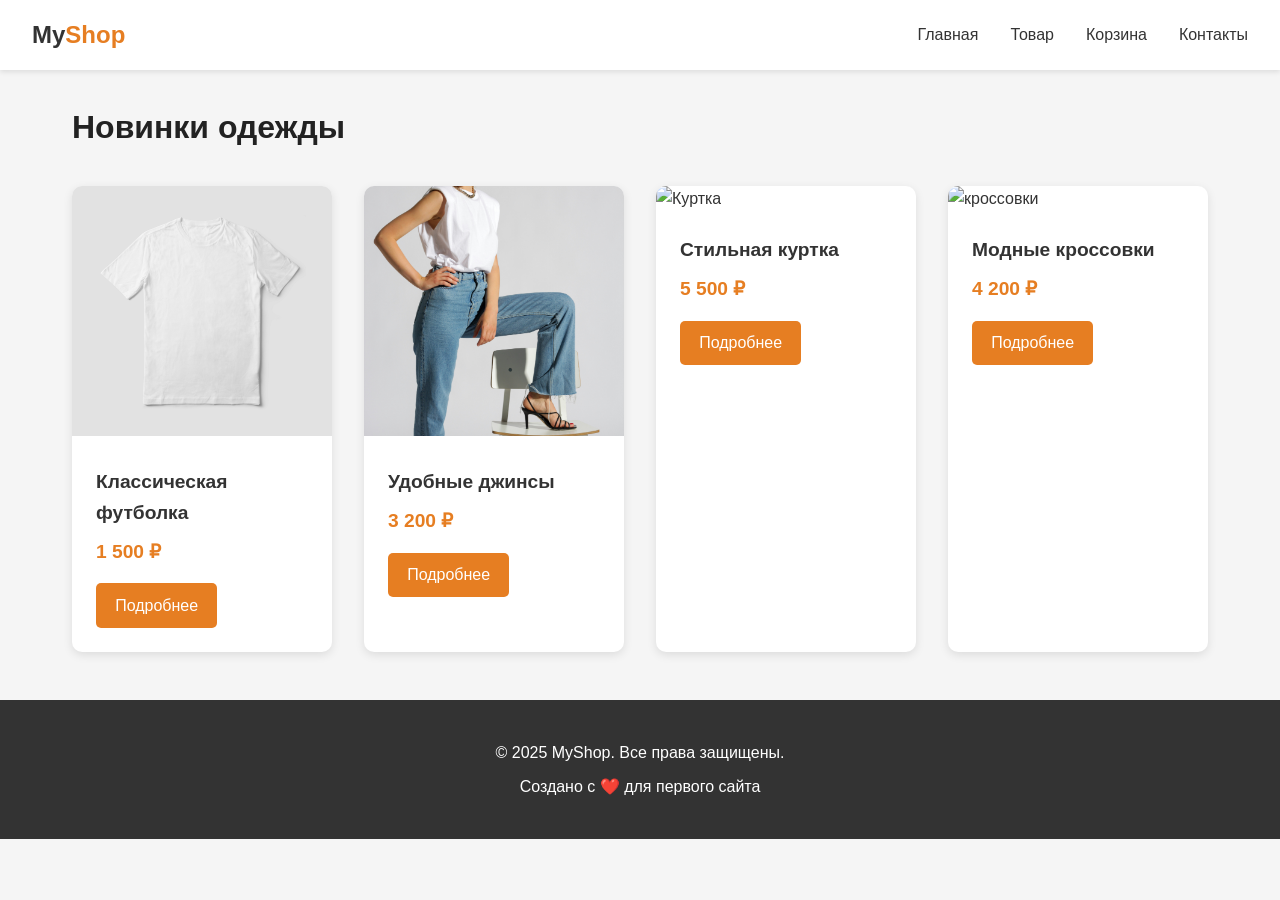
==== index.html @ 941056f8 "Добавил файлы сайта" ====
<!DOCTYPE html>
<html lang="ru">
<head>
    <meta charset="UTF-8">
    <meta name="viewport" content="width=device-width, initial-scale=1.0">
    <title>Мой магазин одежды</title>
    <link rel="stylesheet" href="style.css">
    <!-- Font Awesome для иконок (опционально) -->
    <link rel="stylesheet" href="https://cdnjs.cloudflare.com/ajax/libs/font-awesome/6.0.0-beta3/css/all.min.css">
</head>
<body>
    <header>
        <a href="index.html" class="logo">My<span>Shop</span></a>
        <ul class="nav-links">
            <li><a href="index.html">Главная</a></li>
            <li><a href="product.html">Товар</a></li>
            <li><a href="cart.html">Корзина</a></li>
            <li><a href="contact.html">Контакты</a></li>
        </ul>
    </header>

    <div class="container">
        <h1>Новинки одежды</h1>
        <div class="product-grid">
            <!-- Карточка товара 1 -->
            <div class="product-card">
                <img src="images/tshirt.jpg" alt="Футболка">
                <div class="product-info">
                    <h3>Классическая футболка</h3>
                    <p class="price">1 500 ₽</p>
                    <a href="product.html" class="btn">Подробнее</a>
                </div>
            </div>
            <!-- Карточка товара 2 -->
            <div class="product-card">
                <img src="images/jeans.jpg" alt="Джинсы">
                <div class="product-info">
                    <h3>Удобные джинсы</h3>
                    <p class="price">3 200 ₽</p>
                    <a href="product.html" class="btn">Подробнее</a>
                </div>
            </div>
            <!-- Карточка товара 3 -->
            <div class="product-card">
                <img src="images/jacket.jpg" alt="Куртка">
                <div class="product-info">
                    <h3>Стильная куртка</h3>
                    <p class="price">5 500 ₽</p>
                    <a href="product.html" class="btn">Подробнее</a>
                </div>
            </div>
            <!-- Карточка товара 4 -->
            <div class="product-card">
                <img src="images/shoe.jpg" alt="кроссовки">
                <div class="product-info">
                    <h3>Модные кроссовки</h3>
                    <p class="price">4 200 ₽</p>
                    <a href="product.html" class="btn">Подробнее</a>
                </div>
            </div>
        </div>
    </div>

    <footer>
        <p>© 2025 MyShop. Все права защищены.</p>
        <p>Создано с ❤️ для первого сайта</p>
    </footer>
</body>
</html>
---- style.css ----
/* style.css */

* {
    margin: 0;
    padding: 0;
    box-sizing: border-box;
    font-family: 'Segoe UI', Tahoma, Geneva, Verdana, sans-serif;
}

body {
    background-color: #f5f5f5;
    color: #333;
    line-height: 1.6;
}

/* Шапка сайта */
header {
    background-color: #fff;
    box-shadow: 0 2px 5px rgba(0,0,0,0.1);
    padding: 1rem 2rem;
    display: flex;
    justify-content: space-between;
    align-items: center;
    flex-wrap: wrap;
}

.logo {
    font-size: 1.5rem;
    font-weight: bold;
    color: #333;
    text-decoration: none;
}

.logo span {
    color: #e67e22;
}

.nav-links {
    list-style: none;
    display: flex;
    gap: 2rem;
}

.nav-links a {
    text-decoration: none;
    color: #333;
    font-weight: 500;
    transition: color 0.3s;
}

.nav-links a:hover {
    color: #e67e22;
}

/* Основной контент */
.container {
    max-width: 1200px;
    margin: 2rem auto;
    padding: 0 2rem;
}

/* Заголовки */
h1 {
    font-size: 2rem;
    margin-bottom: 1.5rem;
    color: #222;
}

h2 {
    font-size: 1.5rem;
    margin-bottom: 1rem;
    color: #444;
}

/* Карточки товаров (сетка) */
.product-grid {
    display: grid;
    grid-template-columns: repeat(auto-fit, minmax(250px, 1fr));
    gap: 2rem;
    margin-top: 2rem;
}

.product-card {
    background: #fff;
    border-radius: 10px;
    overflow: hidden;
    box-shadow: 0 3px 10px rgba(0,0,0,0.1);
    transition: transform 0.3s, box-shadow 0.3s;
}

.product-card:hover {
    transform: translateY(-5px);
    box-shadow: 0 5px 20px rgba(0,0,0,0.15);
}

.product-card img {
    width: 100%;
    height: 250px;
    object-fit: cover;
}

.product-info {
    padding: 1.5rem;
}

.product-info h3 {
    font-size: 1.2rem;
    margin-bottom: 0.5rem;
}

.price {
    font-weight: bold;
    color: #e67e22;
    font-size: 1.2rem;
    margin-bottom: 1rem;
}

.btn {
    display: inline-block;
    background-color: #e67e22;
    color: #fff;
    padding: 0.6rem 1.2rem;
    border-radius: 5px;
    text-decoration: none;
    border: none;
    cursor: pointer;
    font-size: 1rem;
    transition: background-color 0.3s;
}

.btn:hover {
    background-color: #cf711f;
}

.btn-outline {
    background-color: transparent;
    border: 2px solid #e67e22;
    color: #e67e22;
}

.btn-outline:hover {
    background-color: #e67e22;
    color: #fff;
}

/* Детальная страница товара */
.product-detail {
    display: grid;
    grid-template-columns: 1fr 1fr;
    gap: 3rem;
    background: #fff;
    border-radius: 10px;
    padding: 2rem;
    box-shadow: 0 3px 10px rgba(0,0,0,0.1);
}

.product-detail img {
    width: 100%;
    border-radius: 10px;
}

.detail-info h1 {
    margin-bottom: 1rem;
}

.detail-price {
    font-size: 2rem;
    color: #e67e22;
    margin: 1rem 0;
}

.detail-description {
    margin: 1.5rem 0;
    color: #666;
}

/* Корзина */
.cart-items {
    background: #fff;
    border-radius: 10px;
    padding: 1.5rem;
    box-shadow: 0 3px 10px rgba(0,0,0,0.1);
}

.cart-item {
    display: grid;
    grid-template-columns: 80px 1fr auto auto;
    gap: 1rem;
    align-items: center;
    padding: 1rem 0;
    border-bottom: 1px solid #eee;
}

.cart-item img {
    width: 80px;
    height: 80px;
    object-fit: cover;
    border-radius: 5px;
}

.cart-total {
    text-align: right;
    margin-top: 2rem;
    font-size: 1.5rem;
}

/* Контакты */
.contact-info {
    background: #fff;
    border-radius: 10px;
    padding: 2rem;
    box-shadow: 0 3px 10px rgba(0,0,0,0.1);
}

.contact-info p {
    margin: 1rem 0;
    font-size: 1.1rem;
}

/* Подвал */
footer {
    background-color: #333;
    color: #fff;
    text-align: center;
    padding: 2rem;
    margin-top: 3rem;
}

footer p {
    margin: 0.5rem 0;
}

/* Адаптивность */
@media (max-width: 768px) {
    header {
        flex-direction: column;
        gap: 1rem;
    }
    .nav-links {
        flex-wrap: wrap;
        justify-content: center;
    }
    .product-detail {
        grid-template-columns: 1fr;
        gap: 1.5rem;
    }
    .cart-item {
        grid-template-columns: 80px 1fr;
        grid-template-rows: auto auto;
        gap: 0.5rem;
    }
    .cart-item .btn {
        grid-column: span 2;
        justify-self: start;
    }
}
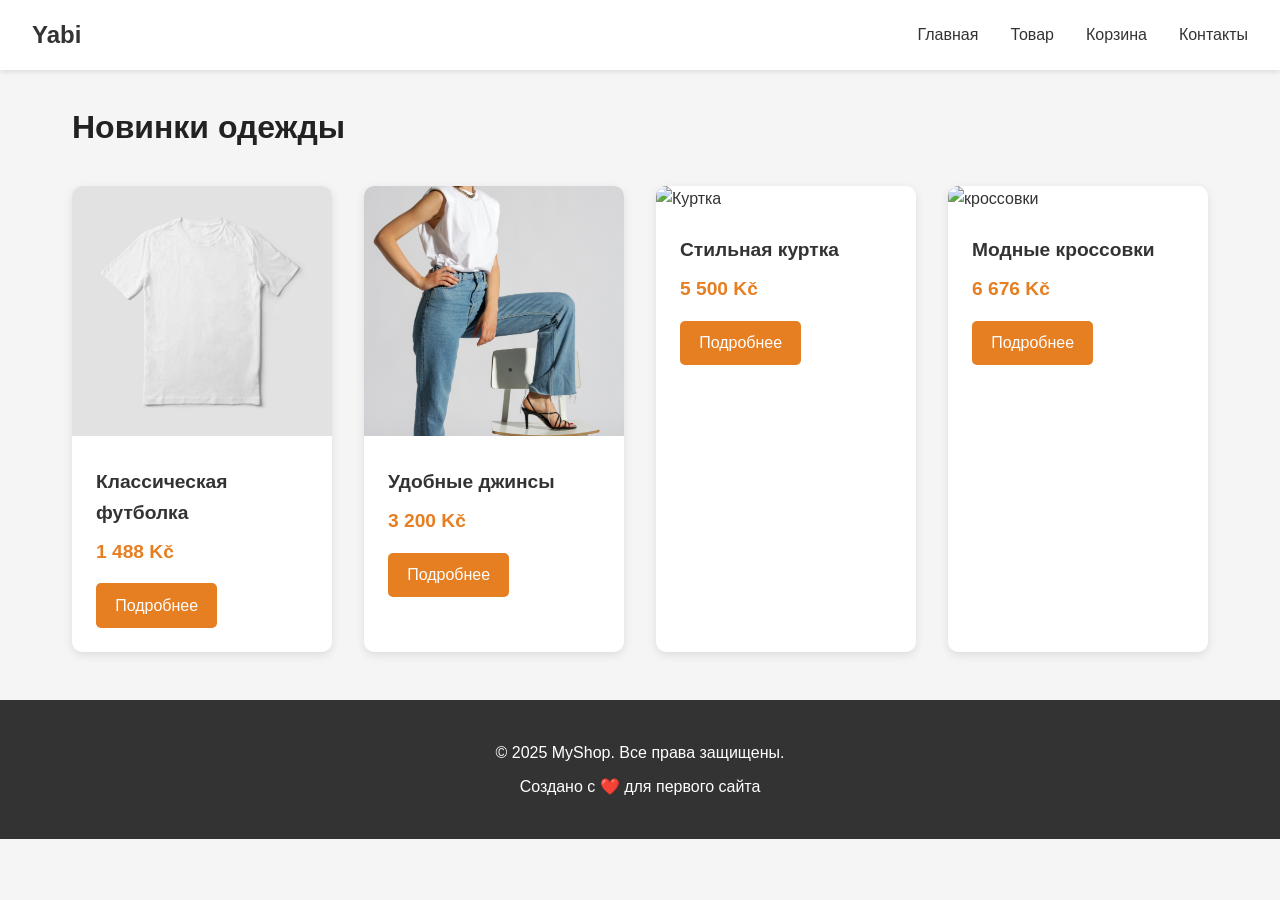
==== commit de97811d: "Поменял цены и названия сайта" ====
--- a/index.html
+++ b/index.html
@@ -3,14 +3,15 @@
 <head>
     <meta charset="UTF-8">
     <meta name="viewport" content="width=device-width, initial-scale=1.0">
-    <title>Мой магазин одежды</title>
+    <title>Yabi
+    </title>
     <link rel="stylesheet" href="style.css">
     <!-- Font Awesome для иконок (опционально) -->
     <link rel="stylesheet" href="https://cdnjs.cloudflare.com/ajax/libs/font-awesome/6.0.0-beta3/css/all.min.css">
 </head>
 <body>
     <header>
-        <a href="index.html" class="logo">My<span>Shop</span></a>
+        <a href="index.html" class="logo">Yabi<span><a></a>
         <ul class="nav-links">
             <li><a href="index.html">Главная</a></li>
             <li><a href="product.html">Товар</a></li>
@@ -27,7 +28,7 @@
                 <img src="images/tshirt.jpg" alt="Футболка">
                 <div class="product-info">
                     <h3>Классическая футболка</h3>
-                    <p class="price">1 500 ₽</p>
+                    <p class="price">1 488 Kč</p>
                     <a href="product.html" class="btn">Подробнее</a>
                 </div>
             </div>
@@ -36,7 +37,7 @@
                 <img src="images/jeans.jpg" alt="Джинсы">
                 <div class="product-info">
                     <h3>Удобные джинсы</h3>
-                    <p class="price">3 200 ₽</p>
+                    <p class="price">3 200 Kč</p>
                     <a href="product.html" class="btn">Подробнее</a>
                 </div>
             </div>
@@ -45,7 +46,7 @@
                 <img src="images/jacket.jpg" alt="Куртка">
                 <div class="product-info">
                     <h3>Стильная куртка</h3>
-                    <p class="price">5 500 ₽</p>
+                    <p class="price">5 500 Kč</p>
                     <a href="product.html" class="btn">Подробнее</a>
                 </div>
             </div>
@@ -54,7 +55,7 @@
                 <img src="images/shoe.jpg" alt="кроссовки">
                 <div class="product-info">
                     <h3>Модные кроссовки</h3>
-                    <p class="price">4 200 ₽</p>
+                    <p class="price">6 676 Kč</p>
                     <a href="product.html" class="btn">Подробнее</a>
                 </div>
             </div>
@@ -66,4 +67,4 @@
         <p>Создано с ❤️ для первого сайта</p>
     </footer>
 </body>
-</html>+</html>
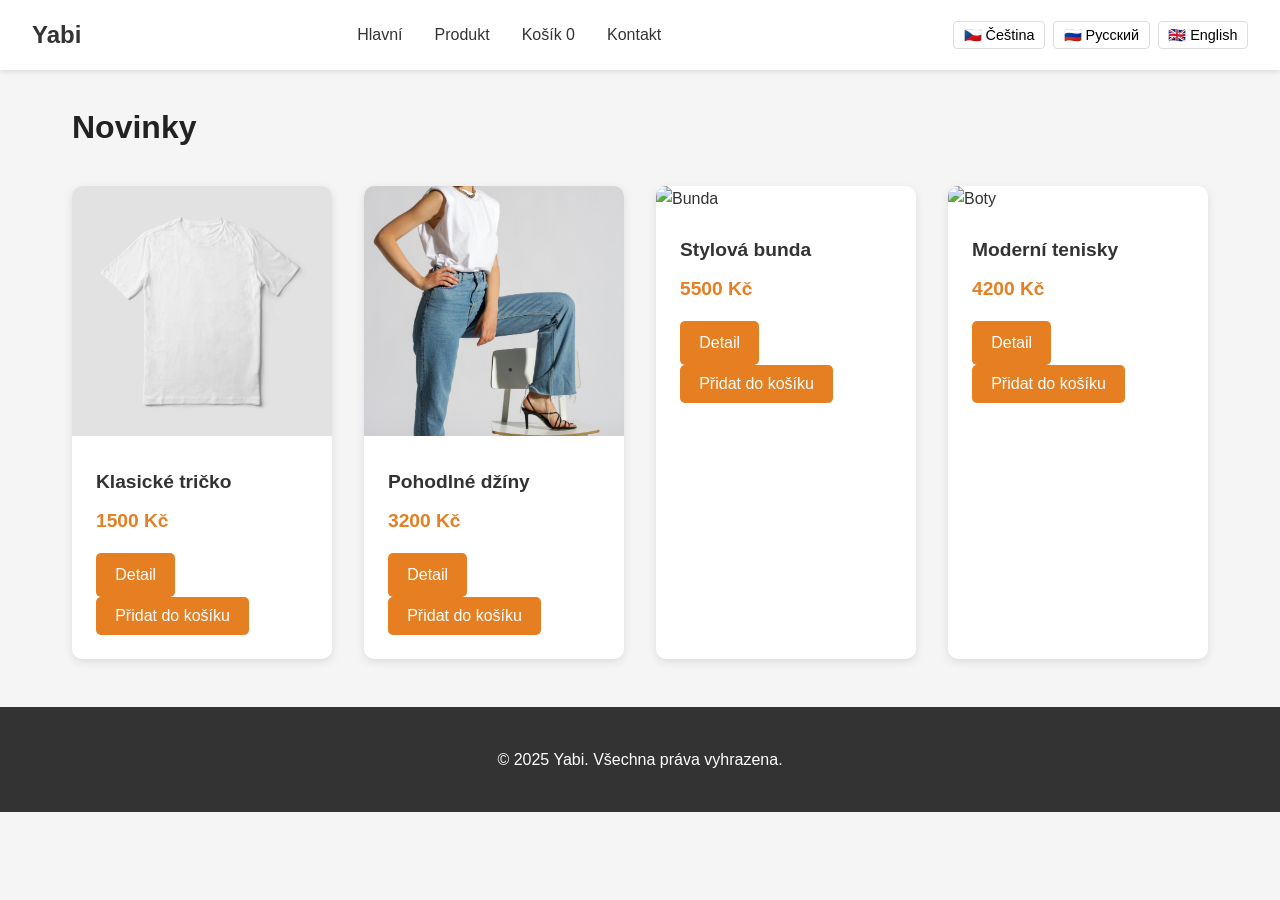
==== commit c5498b4e: "Полное обновление сайта Полное обновление сайта: добавлены переводы, корзина, QR-код" ====
--- a/index.html
+++ b/index.html
@@ -1,70 +1,74 @@
 <!DOCTYPE html>
-<html lang="ru">
+<html lang="cs">
 <head>
     <meta charset="UTF-8">
     <meta name="viewport" content="width=device-width, initial-scale=1.0">
-    <title>Yabi
-    </title>
+    <title>Yabi - oblečení</title>
     <link rel="stylesheet" href="style.css">
-    <!-- Font Awesome для иконок (опционально) -->
     <link rel="stylesheet" href="https://cdnjs.cloudflare.com/ajax/libs/font-awesome/6.0.0-beta3/css/all.min.css">
 </head>
 <body>
     <header>
-        <a href="index.html" class="logo">Yabi<span><a></a>
+        <a href="index.html" class="logo">Yabi</a>
         <ul class="nav-links">
-            <li><a href="index.html">Главная</a></li>
-            <li><a href="product.html">Товар</a></li>
-            <li><a href="cart.html">Корзина</a></li>
-            <li><a href="contact.html">Контакты</a></li>
+            <li><a href="index.html"><span data-i18n="nav_home">Hlavní</span></a></li>
+            <li><a href="product.html"><span data-i18n="nav_product">Produkt</span></a></li>
+            <li><a href="cart.html"><span data-i18n="nav_cart">Košík</span> <span class="cart-count">0</span></a></li>
+            <li><a href="contact.html"><span data-i18n="nav_contact">Kontakt</span></a></li>
         </ul>
     </header>
 
     <div class="container">
-        <h1>Новинки одежды</h1>
+        <h1 data-i18n="new_arrivals">Novinky</h1>
         <div class="product-grid">
             <!-- Карточка товара 1 -->
             <div class="product-card">
-                <img src="images/tshirt.jpg" alt="Футболка">
+                <img src="images/tshirt.jpg" alt="Tričko">
                 <div class="product-info">
-                    <h3>Классическая футболка</h3>
-                    <p class="price">1 488 Kč</p>
-                    <a href="product.html" class="btn">Подробнее</a>
+                    <h3>Klasické tričko</h3>
+                    <p class="price" data-i18n="price" data-i18n-params='{"price":1500}'>1500 Kč</p>
+                    <a href="product.html" class="btn" data-i18n="product_detail">Detail</a>
+                    <button class="btn add-to-cart" data-i18n="add_to_cart">Přidat do košíku</button>
                 </div>
             </div>
             <!-- Карточка товара 2 -->
             <div class="product-card">
-                <img src="images/jeans.jpg" alt="Джинсы">
+                <img src="images/jeans.jpg" alt="Džíny">
                 <div class="product-info">
-                    <h3>Удобные джинсы</h3>
-                    <p class="price">3 200 Kč</p>
-                    <a href="product.html" class="btn">Подробнее</a>
+                    <h3>Pohodlné džíny</h3>
+                    <p class="price" data-i18n="price" data-i18n-params='{"price":3200}'>3200 Kč</p>
+                    <a href="product.html" class="btn" data-i18n="product_detail">Detail</a>
+                    <button class="btn add-to-cart" data-i18n="add_to_cart">Přidat do košíku</button>
                 </div>
             </div>
             <!-- Карточка товара 3 -->
             <div class="product-card">
-                <img src="images/jacket.jpg" alt="Куртка">
+                <img src="images/jacket.jpg" alt="Bunda">
                 <div class="product-info">
-                    <h3>Стильная куртка</h3>
-                    <p class="price">5 500 Kč</p>
-                    <a href="product.html" class="btn">Подробнее</a>
+                    <h3>Stylová bunda</h3>
+                    <p class="price" data-i18n="price" data-i18n-params='{"price":5500}'>5500 Kč</p>
+                    <a href="product.html" class="btn" data-i18n="product_detail">Detail</a>
+                    <button class="btn add-to-cart" data-i18n="add_to_cart">Přidat do košíku</button>
                 </div>
             </div>
             <!-- Карточка товара 4 -->
             <div class="product-card">
-                <img src="images/shoe.jpg" alt="кроссовки">
+                <img src="images/sneakers.jpg" alt="Boty">
                 <div class="product-info">
-                    <h3>Модные кроссовки</h3>
-                    <p class="price">6 676 Kč</p>
-                    <a href="product.html" class="btn">Подробнее</a>
+                    <h3>Moderní tenisky</h3>
+                    <p class="price" data-i18n="price" data-i18n-params='{"price":4200}'>4200 Kč</p>
+                    <a href="product.html" class="btn" data-i18n="product_detail">Detail</a>
+                    <button class="btn add-to-cart" data-i18n="add_to_cart">Přidat do košíku</button>
                 </div>
             </div>
         </div>
     </div>
 
     <footer>
-        <p>© 2025 MyShop. Все права защищены.</p>
-        <p>Создано с ❤️ для первого сайта</p>
+        <p>© 2025 Yabi. Všechna práva vyhrazena.</p>
     </footer>
+
+    <script src="script.js"></script>
+    <script src="i18n.js"></script>
 </body>
-</html>
+</html>
--- a/style.css
+++ b/style.css
@@ -253,4 +253,24 @@
         grid-column: span 2;
         justify-self: start;
     }
+}
+
+/* Переключатель языков */
+.lang-switcher {
+    display: flex;
+    gap: 0.5rem;
+    margin-left: 1rem;
+}
+.lang-btn {
+    background: none;
+    border: 1px solid #ddd;
+    border-radius: 4px;
+    padding: 0.3rem 0.6rem;
+    cursor: pointer;
+    font-size: 0.9rem;
+}
+.lang-btn:hover {
+    background-color: #e67e22;
+    color: white;
+    border-color: #e67e22;
 }
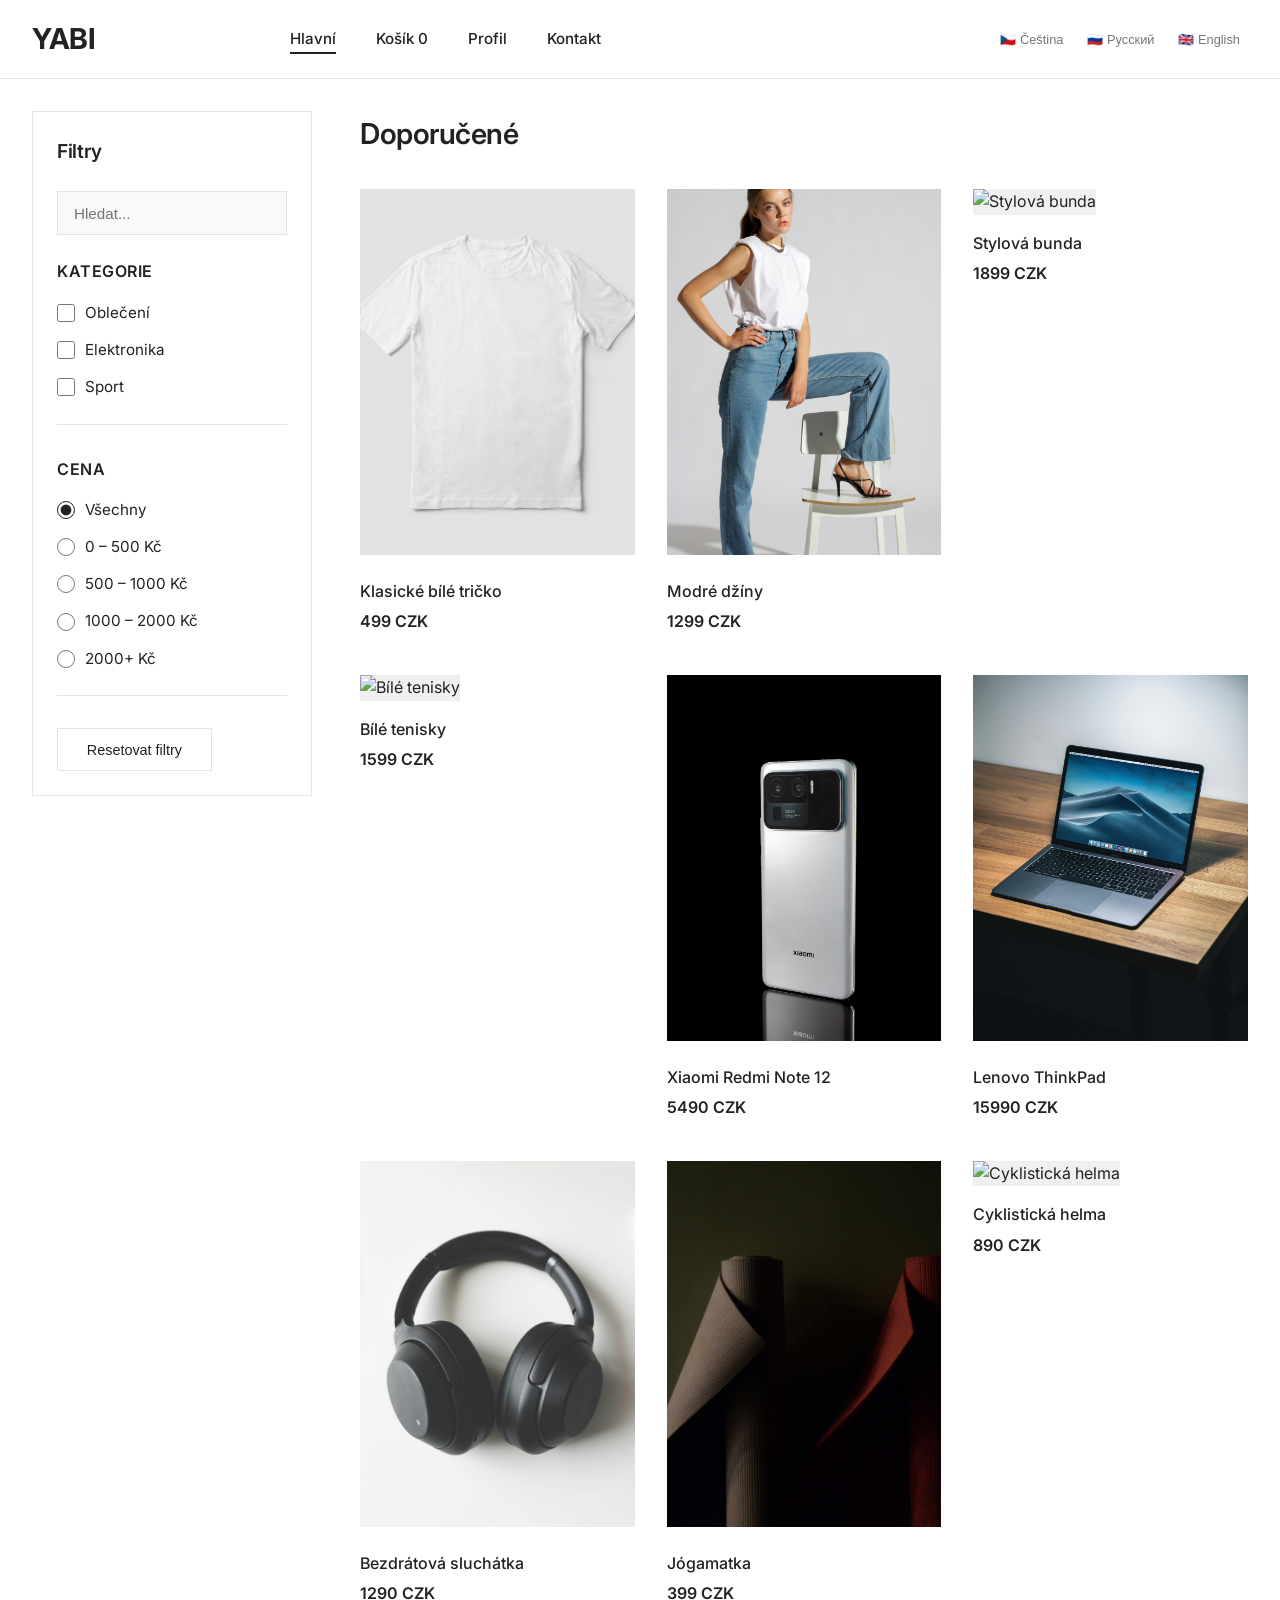
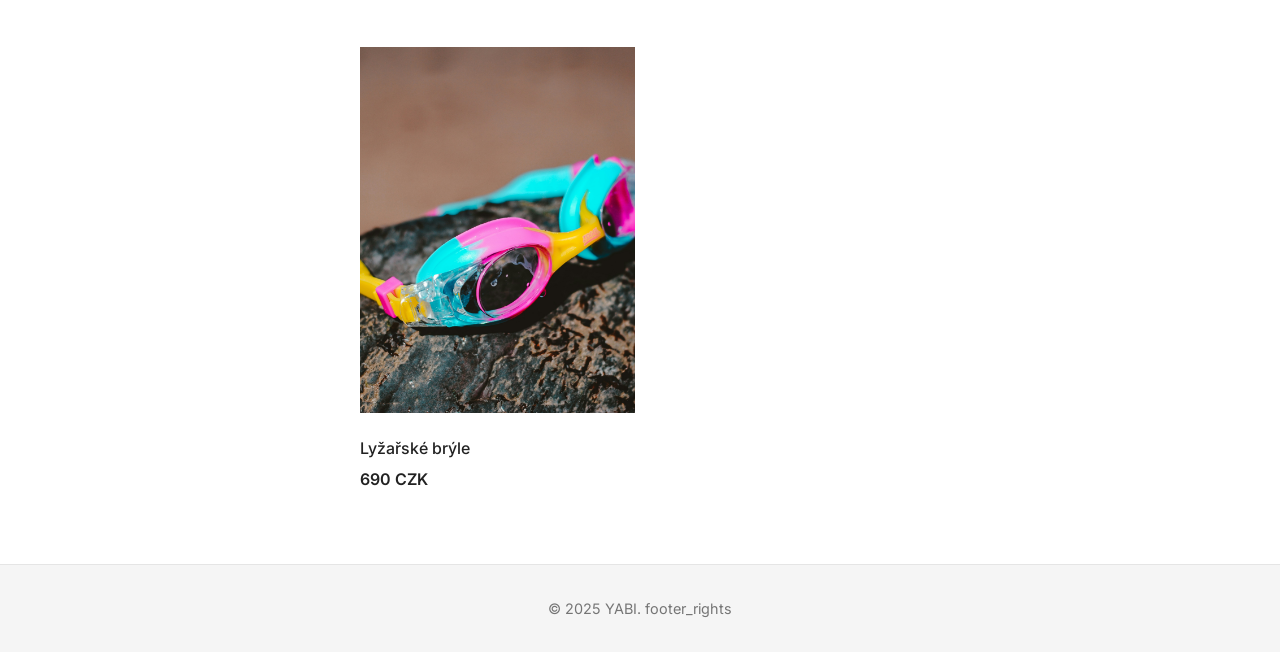
==== commit 7d6a86fa: "Обновил сайт и стиль Полное обновдение всего" ====
--- a/index.html
+++ b/index.html
@@ -3,72 +3,180 @@
 <head>
     <meta charset="UTF-8">
     <meta name="viewport" content="width=device-width, initial-scale=1.0">
-    <title>Yabi - oblečení</title>
+    <title>Yabi – móda a elektronika</title>
     <link rel="stylesheet" href="style.css">
     <link rel="stylesheet" href="https://cdnjs.cloudflare.com/ajax/libs/font-awesome/6.0.0-beta3/css/all.min.css">
+    <link rel="preconnect" href="https://fonts.googleapis.com">
+    <link rel="preconnect" href="https://fonts.gstatic.com" crossorigin>
+    <link href="https://fonts.googleapis.com/css2?family=Inter:opsz@14..32&display=swap" rel="stylesheet">
 </head>
 <body>
     <header>
-        <a href="index.html" class="logo">Yabi</a>
+        <div class="header-left">
+            <a href="index.html" class="logo">YABI</a>
+        </div>
         <ul class="nav-links">
-            <li><a href="index.html"><span data-i18n="nav_home">Hlavní</span></a></li>
-            <li><a href="product.html"><span data-i18n="nav_product">Produkt</span></a></li>
+            <li><a href="index.html" class="active"><span data-i18n="nav_home">Hlavní</span></a></li>
             <li><a href="cart.html"><span data-i18n="nav_cart">Košík</span> <span class="cart-count">0</span></a></li>
+            <li><a href="profile.html"><span data-i18n="nav_profile">Profil</span></a></li>
             <li><a href="contact.html"><span data-i18n="nav_contact">Kontakt</span></a></li>
         </ul>
+        <div class="header-right">
+            <!-- переключатель языков будет вставлен сюда скриптом -->
+        </div>
     </header>
 
-    <div class="container">
-        <h1 data-i18n="new_arrivals">Novinky</h1>
-        <div class="product-grid">
-            <!-- Карточка товара 1 -->
-            <div class="product-card">
-                <img src="images/tshirt.jpg" alt="Tričko">
-                <div class="product-info">
-                    <h3>Klasické tričko</h3>
-                    <p class="price" data-i18n="price" data-i18n-params='{"price":1500}'>1500 Kč</p>
-                    <a href="product.html" class="btn" data-i18n="product_detail">Detail</a>
-                    <button class="btn add-to-cart" data-i18n="add_to_cart">Přidat do košíku</button>
+    <main class="container">
+        <div class="catalog-layout">
+            <!-- Фильтры (сайдбар) -->
+            <aside class="filters">
+                <h3 data-i18n="filters">Filtry</h3>
+                <input type="text" id="search-input" class="search-box" placeholder="🔍 Hledat..." data-i18n-placeholder="search">
+
+                <div class="filter-section">
+                    <h4 data-i18n="categories">Kategorie</h4>
+                    <div class="filter-options" id="category-filters"></div>
                 </div>
-            </div>
-            <!-- Карточка товара 2 -->
-            <div class="product-card">
-                <img src="images/jeans.jpg" alt="Džíny">
-                <div class="product-info">
-                    <h3>Pohodlné džíny</h3>
-                    <p class="price" data-i18n="price" data-i18n-params='{"price":3200}'>3200 Kč</p>
-                    <a href="product.html" class="btn" data-i18n="product_detail">Detail</a>
-                    <button class="btn add-to-cart" data-i18n="add_to_cart">Přidat do košíku</button>
+
+                <div class="filter-section">
+                    <h4 data-i18n="price_range">Cena</h4>
+                    <div class="filter-options">
+                        <label><input type="radio" name="price" value="all" checked> <span data-i18n="all_prices">Všechny</span></label>
+                        <label><input type="radio" name="price" value="0-500"> 0 – 500 Kč</label>
+                        <label><input type="radio" name="price" value="500-1000"> 500 – 1000 Kč</label>
+                        <label><input type="radio" name="price" value="1000-2000"> 1000 – 2000 Kč</label>
+                        <label><input type="radio" name="price" value="2000+"> 2000+ Kč</label>
+                    </div>
                 </div>
-            </div>
-            <!-- Карточка товара 3 -->
-            <div class="product-card">
-                <img src="images/jacket.jpg" alt="Bunda">
-                <div class="product-info">
-                    <h3>Stylová bunda</h3>
-                    <p class="price" data-i18n="price" data-i18n-params='{"price":5500}'>5500 Kč</p>
-                    <a href="product.html" class="btn" data-i18n="product_detail">Detail</a>
-                    <button class="btn add-to-cart" data-i18n="add_to_cart">Přidat do košíku</button>
+
+                <button id="reset-filters" class="btn btn-outline" data-i18n="reset_filters">Resetovat filtry</button>
+            </aside>
+
+            <!-- Сетка товаров -->
+            <section class="product-section">
+                <h1 data-i18n="new_arrivals">Doporučené</h1>
+                <div class="product-grid" id="product-grid">
+                    <!-- товары грузятся динамически -->
                 </div>
-            </div>
-            <!-- Карточка товара 4 -->
-            <div class="product-card">
-                <img src="images/sneakers.jpg" alt="Boty">
-                <div class="product-info">
-                    <h3>Moderní tenisky</h3>
-                    <p class="price" data-i18n="price" data-i18n-params='{"price":4200}'>4200 Kč</p>
-                    <a href="product.html" class="btn" data-i18n="product_detail">Detail</a>
-                    <button class="btn add-to-cart" data-i18n="add_to_cart">Přidat do košíku</button>
-                </div>
-            </div>
+            </section>
         </div>
-    </div>
+    </main>
 
     <footer>
-        <p>© 2025 Yabi. Všechna práva vyhrazena.</p>
+        <p>© 2025 YABI. <span data-i18n="footer_rights">Všechna práva vyhrazena.</span></p>
     </footer>
 
     <script src="script.js"></script>
     <script src="i18n.js"></script>
+    <script>
+        let allProducts = [];
+        let categories = [];
+
+        // Загрузка данных из products.json
+        fetch('products.json')
+            .then(res => res.json())
+            .then(data => {
+                categories = data.categories;
+                allProducts = data.products;
+                renderCategories();
+                renderProducts(allProducts);
+            });
+
+        function renderCategories() {
+            const container = document.getElementById('category-filters');
+            categories.forEach(cat => {
+                const label = document.createElement('label');
+                label.innerHTML = `<input type="checkbox" class="category-filter" value="${cat.id}"> ${cat[`name_${currentLanguage}`]}`;
+                container.appendChild(label);
+            });
+            document.querySelectorAll('.category-filter').forEach(cb => cb.addEventListener('change', filterProducts));
+        }
+
+        function renderProducts(products) {
+            const grid = document.getElementById('product-grid');
+            if (products.length === 0) {
+                grid.innerHTML = `<p data-i18n="no_products">Žádné produkty nenalezeny.</p>`;
+                return;
+            }
+            let html = '';
+            products.forEach(p => {
+                const name = p[`name_${currentLanguage}`] || p.name_cs;
+                const priceFormatted = formatPrice(p.price_czk);
+                html += `
+                    <div class="product-card" data-id="${p.id}">
+                        <a href="product.html?id=${p.id}" class="product-link">
+                            <img src="${p.image}" alt="${name}" loading="lazy">
+                            <div class="product-info">
+                                <h3>${name}</h3>
+                                <p class="price">${priceFormatted}</p>
+                            </div>
+                        </a>
+                        <button class="btn-add-cart" data-id="${p.id}" title="Přidat do košíku">
+                            <i class="fas fa-shopping-bag"></i>
+                        </button>
+                    </div>
+                `;
+            });
+            grid.innerHTML = html;
+
+            // Обработчики кнопок "добавить в корзину"
+            document.querySelectorAll('.btn-add-cart').forEach(btn => {
+                btn.addEventListener('click', (e) => {
+                    e.preventDefault();
+                    const productId = btn.dataset.id;
+                    const product = allProducts.find(p => p.id === productId);
+                    if (product) {
+                        addToCart({
+                            id: product.id,
+                            name: product[`name_${currentLanguage}`] || product.name_cs,
+                            price: product.price_czk,
+                            image: product.image,
+                            quantity: 1
+                        });
+                    }
+                });
+            });
+        }
+
+        function filterProducts() {
+            const searchTerm = document.getElementById('search-input').value.toLowerCase();
+            const selectedCats = Array.from(document.querySelectorAll('.category-filter:checked')).map(cb => cb.value);
+            const priceRange = document.querySelector('input[name="price"]:checked')?.value || 'all';
+
+            let filtered = allProducts;
+
+            if (searchTerm) {
+                filtered = filtered.filter(p => {
+                    const name = p[`name_${currentLanguage}`] || p.name_cs;
+                    return name.toLowerCase().includes(searchTerm);
+                });
+            }
+
+            if (selectedCats.length) {
+                filtered = filtered.filter(p => selectedCats.includes(p.category));
+            }
+
+            if (priceRange !== 'all') {
+                if (priceRange.endsWith('+')) {
+                    const min = parseInt(priceRange);
+                    filtered = filtered.filter(p => p.price_czk >= min);
+                } else {
+                    const [min, max] = priceRange.split('-').map(Number);
+                    filtered = filtered.filter(p => p.price_czk >= min && p.price_czk <= max);
+                }
+            }
+
+            renderProducts(filtered);
+        }
+
+        document.getElementById('search-input').addEventListener('input', filterProducts);
+        document.querySelectorAll('input[name="price"]').forEach(r => r.addEventListener('change', filterProducts));
+        document.getElementById('reset-filters').addEventListener('click', () => {
+            document.getElementById('search-input').value = '';
+            document.querySelectorAll('.category-filter').forEach(cb => cb.checked = false);
+            document.querySelector('input[name="price"][value="all"]').checked = true;
+            filterProducts();
+        });
+    </script>
 </body>
 </html>
--- a/style.css
+++ b/style.css
@@ -4,273 +4,633 @@
     margin: 0;
     padding: 0;
     box-sizing: border-box;
-    font-family: 'Segoe UI', Tahoma, Geneva, Verdana, sans-serif;
+}
+
+:root {
+    --font-family: 'Inter', sans-serif;
+    --transition: all 0.2s ease;
+    /* Light theme */
+    --bg: #ffffff;
+    --text: #222222;
+    --header-bg: #ffffff;
+    --footer-bg: #f5f5f5;
+    --card-bg: #ffffff;
+    --border: #e5e5e5;
+    --primary: #000000;
+    --primary-hover: #333333;
+    --secondary: #757575;
+    --shadow: 0 2px 8px rgba(0,0,0,0.04);
+    --input-bg: #f9f9f9;
+}
+
+body.theme-dark {
+    --bg: #1a1a1a;
+    --text: #f0f0f0;
+    --header-bg: #2d2d2d;
+    --footer-bg: #2d2d2d;
+    --card-bg: #2d2d2d;
+    --border: #444;
+    --primary: #ffffff;
+    --primary-hover: #cccccc;
+    --secondary: #aaaaaa;
+    --shadow: 0 2px 8px rgba(0,0,0,0.2);
+    --input-bg: #3d3d3d;
 }
 
 body {
-    background-color: #f5f5f5;
-    color: #333;
+    font-family: var(--font-family);
+    background-color: var(--bg);
+    color: var(--text);
     line-height: 1.6;
-}
-
-/* Шапка сайта */
+    transition: background-color 0.3s, color 0.3s;
+}
+
+/* Header */
 header {
-    background-color: #fff;
-    box-shadow: 0 2px 5px rgba(0,0,0,0.1);
+    background-color: var(--header-bg);
+    border-bottom: 1px solid var(--border);
     padding: 1rem 2rem;
     display: flex;
     justify-content: space-between;
     align-items: center;
-    flex-wrap: wrap;
+    position: sticky;
+    top: 0;
+    z-index: 100;
 }
 
 .logo {
-    font-size: 1.5rem;
-    font-weight: bold;
-    color: #333;
+    font-size: 1.8rem;
+    font-weight: 700;
+    letter-spacing: -0.5px;
     text-decoration: none;
-}
-
-.logo span {
-    color: #e67e22;
+    color: var(--text);
 }
 
 .nav-links {
     list-style: none;
     display: flex;
-    gap: 2rem;
+    gap: 2.5rem;
 }
 
 .nav-links a {
     text-decoration: none;
-    color: #333;
+    color: var(--text);
     font-weight: 500;
-    transition: color 0.3s;
-}
-
+    font-size: 0.95rem;
+    transition: var(--transition);
+    padding-bottom: 4px;
+    border-bottom: 2px solid transparent;
+}
+
+.nav-links a.active,
 .nav-links a:hover {
-    color: #e67e22;
-}
-
-/* Основной контент */
+    border-bottom-color: var(--text);
+}
+
+.header-right {
+    display: flex;
+    gap: 1rem;
+}
+
+/* Container */
 .container {
-    max-width: 1200px;
+    max-width: 1400px;
     margin: 2rem auto;
     padding: 0 2rem;
 }
 
-/* Заголовки */
-h1 {
-    font-size: 2rem;
+/* Catalog layout */
+.catalog-layout {
+    display: grid;
+    grid-template-columns: 280px 1fr;
+    gap: 3rem;
+}
+
+/* Filters sidebar */
+.filters {
+    background: var(--card-bg);
+    border: 1px solid var(--border);
+    border-radius: 0;
+    padding: 1.5rem;
+    height: fit-content;
+    position: sticky;
+    top: 100px;
+}
+
+.filters h3 {
+    font-size: 1.2rem;
+    font-weight: 600;
     margin-bottom: 1.5rem;
-    color: #222;
-}
-
-h2 {
-    font-size: 1.5rem;
+    letter-spacing: -0.3px;
+}
+
+.filter-section {
+    margin-bottom: 2rem;
+    padding-bottom: 1.5rem;
+    border-bottom: 1px solid var(--border);
+}
+
+.filter-section h4 {
+    font-size: 1rem;
+    font-weight: 600;
     margin-bottom: 1rem;
-    color: #444;
-}
-
-/* Карточки товаров (сетка) */
+    text-transform: uppercase;
+    letter-spacing: 0.5px;
+}
+
+.filter-options {
+    display: flex;
+    flex-direction: column;
+    gap: 0.8rem;
+}
+
+.filter-options label {
+    display: flex;
+    align-items: center;
+    gap: 0.6rem;
+    font-size: 0.95rem;
+    cursor: pointer;
+}
+
+.filter-options input[type="checkbox"],
+.filter-options input[type="radio"] {
+    width: 18px;
+    height: 18px;
+    accent-color: var(--text);
+}
+
+.search-box {
+    width: 100%;
+    padding: 0.8rem 1rem;
+    border: 1px solid var(--border);
+    background: var(--input-bg);
+    color: var(--text);
+    font-size: 0.95rem;
+    margin-bottom: 1.5rem;
+}
+
+/* Product grid */
+.product-section h1 {
+    font-size: 1.8rem;
+    font-weight: 600;
+    margin-bottom: 2rem;
+    letter-spacing: -0.5px;
+}
+
 .product-grid {
     display: grid;
-    grid-template-columns: repeat(auto-fit, minmax(250px, 1fr));
+    grid-template-columns: repeat(auto-fill, minmax(220px, 1fr));
     gap: 2rem;
-    margin-top: 2rem;
 }
 
 .product-card {
-    background: #fff;
-    border-radius: 10px;
-    overflow: hidden;
-    box-shadow: 0 3px 10px rgba(0,0,0,0.1);
-    transition: transform 0.3s, box-shadow 0.3s;
+    position: relative;
+    background: var(--card-bg);
+    border: none;
+    transition: var(--transition);
 }
 
 .product-card:hover {
-    transform: translateY(-5px);
-    box-shadow: 0 5px 20px rgba(0,0,0,0.15);
+    transform: translateY(-4px);
+}
+
+.product-link {
+    text-decoration: none;
+    color: inherit;
+    display: block;
 }
 
 .product-card img {
     width: 100%;
-    height: 250px;
+    aspect-ratio: 3/4;
     object-fit: cover;
+    background: #f0f0f0;
 }
 
 .product-info {
+    padding: 1rem 0 0.5rem;
+}
+
+.product-info h3 {
+    font-size: 1rem;
+    font-weight: 500;
+    margin-bottom: 0.3rem;
+    color: var(--text);
+}
+
+.price {
+    font-size: 1rem;
+    font-weight: 600;
+    color: var(--text);
+}
+
+.btn-add-cart {
+    position: absolute;
+    bottom: 80px;
+    right: 10px;
+    background: var(--primary);
+    color: var(--bg);
+    border: none;
+    width: 40px;
+    height: 40px;
+    border-radius: 50%;
+    display: flex;
+    align-items: center;
+    justify-content: center;
+    cursor: pointer;
+    opacity: 0;
+    transition: var(--transition);
+    font-size: 1.1rem;
+}
+
+.product-card:hover .btn-add-cart {
+    opacity: 1;
+}
+
+.btn-add-cart:hover {
+    background: var(--primary-hover);
+    transform: scale(1.05);
+}
+
+/* Product detail page */
+.product-detail-page .product-detail {
+    display: grid;
+    grid-template-columns: 1fr 1fr;
+    gap: 4rem;
+    background: var(--card-bg);
+    padding: 2rem;
+}
+
+.product-gallery img {
+    width: 100%;
+    aspect-ratio: 3/4;
+    object-fit: cover;
+}
+
+.product-info-detail h1 {
+    font-size: 2rem;
+    font-weight: 600;
+    margin-bottom: 1rem;
+    letter-spacing: -0.5px;
+}
+
+.detail-price {
+    font-size: 1.8rem;
+    font-weight: 600;
+    margin: 1.5rem 0;
+    color: var(--text);
+}
+
+.detail-description {
+    color: var(--secondary);
+    margin-bottom: 2rem;
+    line-height: 1.8;
+}
+
+.btn-large {
+    padding: 1rem 2.5rem;
+    font-size: 1rem;
+}
+
+/* Cart */
+.cart-items {
+    background: var(--card-bg);
+    border: 1px solid var(--border);
     padding: 1.5rem;
 }
 
-.product-info h3 {
-    font-size: 1.2rem;
-    margin-bottom: 0.5rem;
-}
-
-.price {
-    font-weight: bold;
-    color: #e67e22;
-    font-size: 1.2rem;
-    margin-bottom: 1rem;
-}
-
-.btn {
+.cart-item {
+    display: grid;
+    grid-template-columns: 100px 1fr auto auto auto;
+    gap: 1.5rem;
+    align-items: center;
+    padding: 1.5rem 0;
+    border-bottom: 1px solid var(--border);
+}
+
+.cart-item img {
+    width: 100px;
+    height: 120px;
+    object-fit: cover;
+}
+
+.cart-footer {
+    margin-top: 2rem;
+    display: flex;
+    justify-content: space-between;
+    align-items: center;
+}
+
+.cart-total {
+    font-size: 1.3rem;
+    font-weight: 600;
+}
+
+/* Checkout steps */
+.checkout-steps {
+    display: flex;
+    justify-content: space-between;
+    margin-bottom: 2rem;
+    padding: 1rem 0;
+    border-bottom: 1px solid var(--border);
+}
+
+.step {
+    flex: 1;
+    text-align: center;
+    font-size: 0.9rem;
+    text-transform: uppercase;
+    letter-spacing: 0.5px;
+    color: var(--secondary);
+    position: relative;
+}
+
+.step.active {
+    color: var(--text);
+    font-weight: 600;
+}
+
+.step:not(:last-child):after {
+    content: "";
+    position: absolute;
+    right: 0;
+    top: 50%;
+    width: 8px;
+    height: 8px;
+    border-top: 1px solid var(--border);
+    border-right: 1px solid var(--border);
+    transform: translateY(-50%) rotate(45deg);
+}
+
+.checkout-step-content {
+    background: var(--card-bg);
+    border: 1px solid var(--border);
+    padding: 2rem;
+}
+
+.step-actions {
+    display: flex;
+    justify-content: space-between;
+    margin-top: 2rem;
+}
+
+/* Form elements */
+.form-group {
+    margin-bottom: 1.2rem;
+}
+
+.form-group label {
+    display: block;
+    margin-bottom: 0.3rem;
+    font-weight: 500;
+}
+
+.form-group input,
+.form-group select,
+.form-group textarea {
+    width: 100%;
+    padding: 0.8rem 1rem;
+    border: 1px solid var(--border);
+    background: var(--input-bg);
+    color: var(--text);
+    font-size: 1rem;
+}
+
+/* Profile */
+.profile-tabs {
+    display: flex;
+    gap: 0;
+    border-bottom: 1px solid var(--border);
+    margin-bottom: 2rem;
+}
+
+.tab-btn {
+    background: none;
+    border: none;
+    padding: 1rem 2rem;
+    font-size: 1rem;
+    cursor: pointer;
+    color: var(--secondary);
+    border-bottom: 2px solid transparent;
+}
+
+.tab-btn.active {
+    color: var(--text);
+    border-bottom-color: var(--text);
+    font-weight: 500;
+}
+
+.tab-content {
+    display: none;
+    max-width: 600px;
+}
+
+.tab-content.active {
+    display: block;
+}
+
+.profile-form {
+    background: var(--card-bg);
+    padding: 2rem;
+    border: 1px solid var(--border);
+}
+
+.settings-panel {
+    background: var(--card-bg);
+    padding: 2rem;
+    border: 1px solid var(--border);
+}
+
+.setting-item {
+    display: flex;
+    justify-content: space-between;
+    align-items: center;
+    padding: 1.2rem 0;
+    border-bottom: 1px solid var(--border);
+}
+
+.setting-item:last-child {
+    border-bottom: none;
+}
+
+/* Toggle switch */
+.switch {
+    position: relative;
     display: inline-block;
-    background-color: #e67e22;
-    color: #fff;
-    padding: 0.6rem 1.2rem;
-    border-radius: 5px;
-    text-decoration: none;
-    border: none;
+    width: 50px;
+    height: 24px;
+}
+
+.switch input {
+    opacity: 0;
+    width: 0;
+    height: 0;
+}
+
+.slider {
+    position: absolute;
     cursor: pointer;
-    font-size: 1rem;
-    transition: background-color 0.3s;
-}
-
-.btn:hover {
-    background-color: #cf711f;
-}
-
-.btn-outline {
-    background-color: transparent;
-    border: 2px solid #e67e22;
-    color: #e67e22;
-}
-
-.btn-outline:hover {
-    background-color: #e67e22;
-    color: #fff;
-}
-
-/* Детальная страница товара */
-.product-detail {
+    top: 0;
+    left: 0;
+    right: 0;
+    bottom: 0;
+    background-color: var(--border);
+    transition: .3s;
+}
+
+.slider:before {
+    position: absolute;
+    content: "";
+    height: 20px;
+    width: 20px;
+    left: 2px;
+    bottom: 2px;
+    background-color: white;
+    transition: .3s;
+}
+
+input:checked + .slider {
+    background-color: var(--text);
+}
+
+input:checked + .slider:before {
+    transform: translateX(26px);
+}
+
+.slider.round {
+    border-radius: 34px;
+}
+
+.slider.round:before {
+    border-radius: 50%;
+}
+
+/* Contact page */
+.contact-grid {
     display: grid;
     grid-template-columns: 1fr 1fr;
     gap: 3rem;
-    background: #fff;
-    border-radius: 10px;
-    padding: 2rem;
-    box-shadow: 0 3px 10px rgba(0,0,0,0.1);
-}
-
-.product-detail img {
-    width: 100%;
-    border-radius: 10px;
-}
-
-.detail-info h1 {
-    margin-bottom: 1rem;
-}
-
-.detail-price {
-    font-size: 2rem;
-    color: #e67e22;
-    margin: 1rem 0;
-}
-
-.detail-description {
-    margin: 1.5rem 0;
-    color: #666;
-}
-
-/* Корзина */
-.cart-items {
-    background: #fff;
-    border-radius: 10px;
-    padding: 1.5rem;
-    box-shadow: 0 3px 10px rgba(0,0,0,0.1);
-}
-
-.cart-item {
-    display: grid;
-    grid-template-columns: 80px 1fr auto auto;
-    gap: 1rem;
-    align-items: center;
-    padding: 1rem 0;
-    border-bottom: 1px solid #eee;
-}
-
-.cart-item img {
-    width: 80px;
-    height: 80px;
-    object-fit: cover;
-    border-radius: 5px;
-}
-
-.cart-total {
-    text-align: right;
     margin-top: 2rem;
-    font-size: 1.5rem;
-}
-
-/* Контакты */
-.contact-info {
-    background: #fff;
-    border-radius: 10px;
-    padding: 2rem;
-    box-shadow: 0 3px 10px rgba(0,0,0,0.1);
 }
 
 .contact-info p {
     margin: 1rem 0;
-    font-size: 1.1rem;
-}
-
-/* Подвал */
+    display: flex;
+    align-items: center;
+    gap: 1rem;
+}
+
+.contact-info i {
+    width: 24px;
+    color: var(--secondary);
+}
+
+.contact-map iframe {
+    width: 100%;
+    height: 300px;
+    border: 1px solid var(--border);
+}
+
+/* Buttons */
+.btn {
+    display: inline-block;
+    background: var(--primary);
+    color: var(--bg);
+    padding: 0.8rem 1.8rem;
+    border: 1px solid var(--primary);
+    text-decoration: none;
+    font-size: 0.9rem;
+    font-weight: 500;
+    cursor: pointer;
+    transition: var(--transition);
+    border-radius: 0;
+}
+
+.btn:hover {
+    background: var(--primary-hover);
+    border-color: var(--primary-hover);
+}
+
+.btn-outline {
+    background: transparent;
+    color: var(--text);
+    border-color: var(--border);
+}
+
+.btn-outline:hover {
+    background: var(--border);
+    border-color: var(--border);
+}
+
+.btn-secondary {
+    background: transparent;
+    color: var(--text);
+    border-color: var(--border);
+}
+
+.btn-secondary:hover {
+    background: var(--border);
+}
+
+.btn-large {
+    padding: 1rem 2.5rem;
+    font-size: 1rem;
+}
+
+/* Footer */
 footer {
-    background-color: #333;
-    color: #fff;
+    background-color: var(--footer-bg);
+    border-top: 1px solid var(--border);
     text-align: center;
     padding: 2rem;
-    margin-top: 3rem;
-}
-
-footer p {
-    margin: 0.5rem 0;
-}
-
-/* Адаптивность */
+    margin-top: 4rem;
+    font-size: 0.9rem;
+    color: var(--secondary);
+}
+
+/* Language switcher */
+.lang-switcher {
+    display: flex;
+    gap: 0.5rem;
+}
+
+.lang-btn {
+    background: none;
+    border: none;
+    font-size: 0.8rem;
+    cursor: pointer;
+    color: var(--secondary);
+    padding: 0.2rem 0.5rem;
+}
+
+.lang-btn:hover {
+    color: var(--text);
+}
+
+/* Responsive */
 @media (max-width: 768px) {
+    .catalog-layout {
+        grid-template-columns: 1fr;
+    }
+    .filters {
+        position: static;
+    }
+    .product-detail {
+        grid-template-columns: 1fr;
+        gap: 2rem;
+    }
+    .cart-item {
+        grid-template-columns: 80px 1fr;
+        grid-template-rows: auto auto auto;
+    }
+    .checkout-steps {
+        flex-wrap: wrap;
+    }
+    .contact-grid {
+        grid-template-columns: 1fr;
+    }
     header {
         flex-direction: column;
         gap: 1rem;
     }
-    .nav-links {
-        flex-wrap: wrap;
-        justify-content: center;
-    }
-    .product-detail {
-        grid-template-columns: 1fr;
-        gap: 1.5rem;
-    }
-    .cart-item {
-        grid-template-columns: 80px 1fr;
-        grid-template-rows: auto auto;
-        gap: 0.5rem;
-    }
-    .cart-item .btn {
-        grid-column: span 2;
-        justify-self: start;
-    }
-}
-
-/* Переключатель языков */
-.lang-switcher {
-    display: flex;
-    gap: 0.5rem;
-    margin-left: 1rem;
-}
-.lang-btn {
-    background: none;
-    border: 1px solid #ddd;
-    border-radius: 4px;
-    padding: 0.3rem 0.6rem;
-    cursor: pointer;
-    font-size: 0.9rem;
-}
-.lang-btn:hover {
-    background-color: #e67e22;
-    color: white;
-    border-color: #e67e22;
 }
